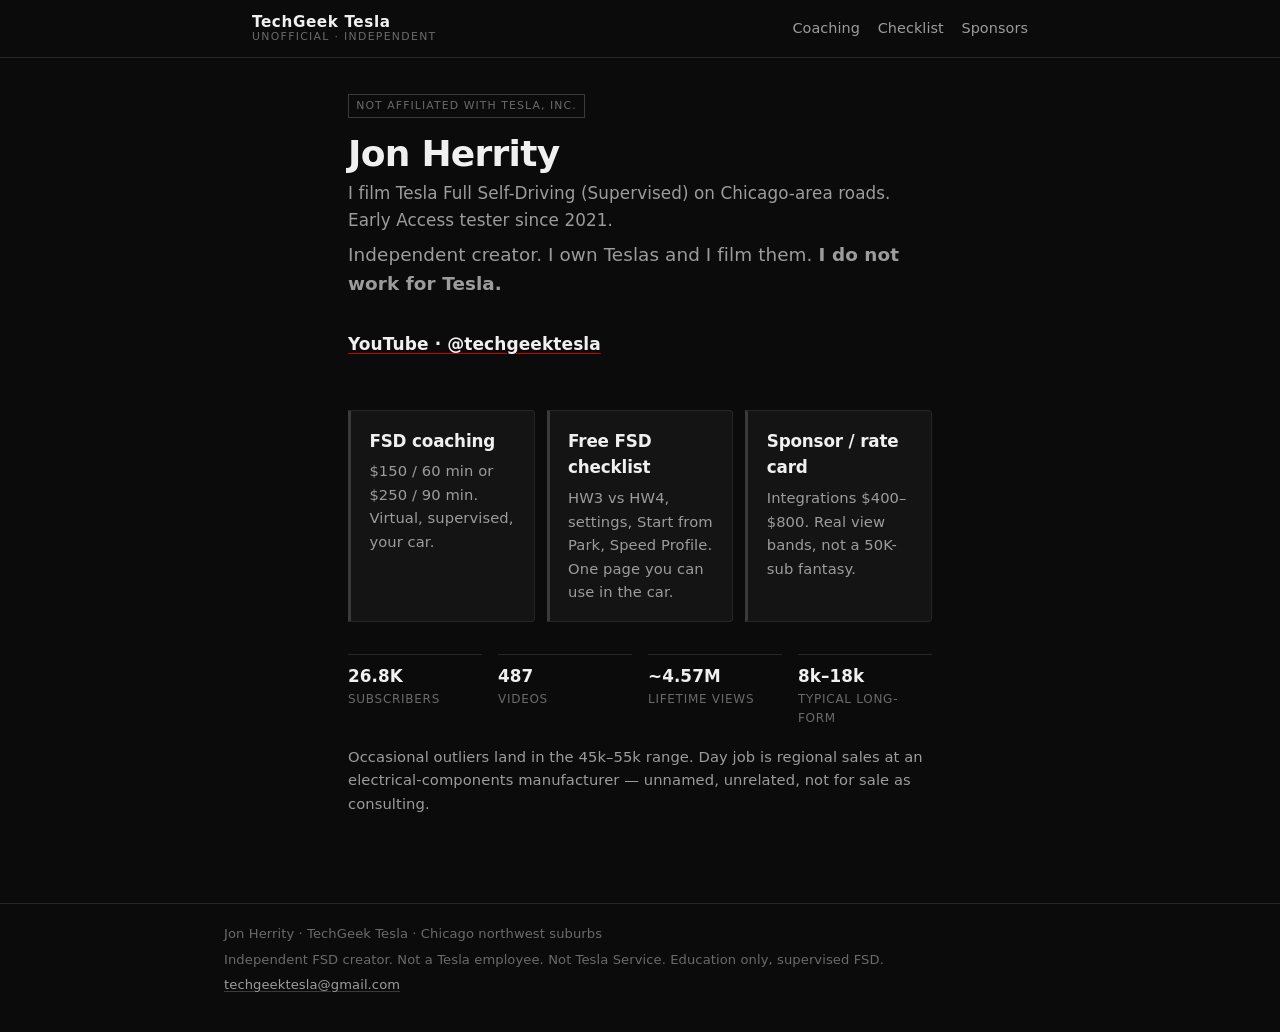
==== index.html @ 3aaac56c "Initial TechGeek Tesla site" ====
<!DOCTYPE html>
<html lang="en">
<head>
  <meta charset="utf-8">
  <meta name="viewport" content="width=device-width, initial-scale=1">
  <title>TechGeek Tesla — Jon Herrity, independent FSD creator</title>
  <meta name="description" content="Jon Herrity films Tesla Full Self-Driving (Supervised) on Chicago-area roads. Independent creator. Not a Tesla employee. FSD coaching, checklist, and sponsor rates.">
  <link rel="stylesheet" href="/styles.css">
</head>
<body>
  <a class="skip" href="#main">Skip to content</a>
  <header class="site-header">
    <div class="inner">
      <a class="brand" href="/">
        <span class="name">TechGeek Tesla</span>
        <span class="tag">Unofficial · independent</span>
      </a>
      <nav aria-label="Primary">
        <a href="/coaching/">Coaching</a>
        <a href="/checklist/">Checklist</a>
        <a href="/sponsors/">Sponsors</a>
      </nav>
    </div>
  </header>

  <main id="main">
    <div class="wrap">
      <p class="unofficial">Not affiliated with Tesla, Inc.</p>
      <div class="hero">
        <h1>Jon Herrity</h1>
        <p class="who">I film Tesla Full Self-Driving (Supervised) on Chicago-area roads. Early Access tester since 2021.</p>
        <p class="lede">Independent creator. I own Teslas and I film them. <strong>I do not work for Tesla.</strong></p>
        <a class="yt" href="https://www.youtube.com/@techgeektesla">YouTube · @techgeektesla</a>
      </div>

      <div class="cards">
        <a class="card" href="/coaching/">
          <h2>FSD coaching</h2>
          <p>$150 / 60 min or $250 / 90 min. Virtual, supervised, your car.</p>
        </a>
        <a class="card" href="/checklist/">
          <h2>Free FSD checklist</h2>
          <p>HW3 vs HW4, settings, Start from Park, Speed Profile. One page you can use in the car.</p>
        </a>
        <a class="card" href="/sponsors/">
          <h2>Sponsor / rate card</h2>
          <p>Integrations $400–$800. Real view bands, not a 50K-sub fantasy.</p>
        </a>
      </div>

      <ul class="stats">
        <li><span class="n">26.8K</span><span class="l">Subscribers</span></li>
        <li><span class="n">487</span><span class="l">Videos</span></li>
        <li><span class="n">~4.57M</span><span class="l">Lifetime views</span></li>
        <li><span class="n">8k–18k</span><span class="l">Typical long-form</span></li>
      </ul>
      <p class="meta" style="margin-top:1rem">Occasional outliers land in the 45k–55k range. Day job is regional sales at an electrical-components manufacturer — unnamed, unrelated, not for sale as consulting.</p>
    </div>
  </main>

  <footer class="site-footer">
    <div class="inner">
      <p>Jon Herrity · TechGeek Tesla · Chicago northwest suburbs</p>
      <p>Independent FSD creator. Not a Tesla employee. Not Tesla Service. Education only, supervised FSD.</p>
      <p><a href="mailto:techgeektesla@gmail.com">techgeektesla@gmail.com</a></p>
    </div>
  </footer>
</body>
</html>
---- styles.css ----
/* TechGeek Tesla — unofficial independent creator site
   Dark, fast, mobile-first. Accent #cc0000 used sparingly. */

:root {
  --bg: #0b0b0b;
  --bg-elev: #141414;
  --bg-hover: #1a1a1a;
  --ink: #f0f0f0;
  --muted: #9c9c9c;
  --dim: #6a6a6a;
  --line: #262626;
  --line-strong: #3a3a3a;
  --red: #cc0000;
  --red-hover: #e01010;
  --max: 40rem;
  --wide: 52rem;
  --pad: clamp(1rem, 4vw, 1.75rem);
  --radius: 4px;
}

*,
*::before,
*::after {
  box-sizing: border-box;
}

html {
  color-scheme: dark;
  -webkit-text-size-adjust: 100%;
}

body {
  margin: 0;
  min-height: 100vh;
  display: flex;
  flex-direction: column;
  background: var(--bg);
  color: var(--ink);
  font-family: ui-sans-serif, system-ui, -apple-system, "Segoe UI", Helvetica, Arial, sans-serif;
  font-size: 1.0625rem;
  line-height: 1.6;
  letter-spacing: 0.005em;
}

img { max-width: 100%; height: auto; }

a {
  color: var(--ink);
  text-decoration-thickness: 1px;
  text-underline-offset: 0.18em;
  text-decoration-color: var(--line-strong);
}

a:hover {
  color: #fff;
  text-decoration-color: var(--red);
}

a:focus-visible,
button:focus-visible,
input:focus-visible {
  outline: 2px solid var(--red);
  outline-offset: 3px;
}

.skip {
  position: absolute;
  left: 0.75rem;
  top: -3rem;
  background: var(--red);
  color: #fff;
  padding: 0.4rem 0.7rem;
  z-index: 20;
}

.skip:focus {
  top: 0.75rem;
}

/* Header */

.site-header {
  border-bottom: 1px solid var(--line);
  background: var(--bg);
}

.site-header .inner {
  max-width: var(--wide);
  margin: 0 auto;
  padding: 0.85rem var(--pad);
  display: flex;
  flex-wrap: wrap;
  align-items: center;
  justify-content: space-between;
  gap: 0.75rem 1.25rem;
}

.brand {
  display: flex;
  flex-direction: column;
  text-decoration: none;
  line-height: 1.15;
}

.brand:hover { color: #fff; text-decoration: none; }

.brand .name {
  font-weight: 650;
  letter-spacing: 0.04em;
  font-size: 0.95rem;
}

.brand .tag {
  font-size: 0.68rem;
  color: var(--dim);
  letter-spacing: 0.12em;
  text-transform: uppercase;
}

nav {
  display: flex;
  flex-wrap: wrap;
  gap: 0.35rem 1.1rem;
  font-size: 0.9rem;
}

nav a {
  text-decoration: none;
  color: var(--muted);
}

nav a:hover,
nav a[aria-current="page"] {
  color: #fff;
  text-decoration: none;
}

nav a[aria-current="page"] {
  box-shadow: inset 0 -2px 0 var(--red);
}

/* Layout */

main {
  flex: 1;
  width: 100%;
}

.wrap {
  max-width: var(--max);
  margin: 0 auto;
  padding: 2rem var(--pad) 4rem;
}

.wrap-wide {
  max-width: var(--wide);
  margin: 0 auto;
  padding: 2rem var(--pad) 4rem;
}

.lede {
  font-size: 1.15rem;
  color: var(--muted);
  margin: 0 0 1.5rem;
}

h1 {
  font-size: clamp(1.65rem, 4.5vw, 2.25rem);
  font-weight: 650;
  letter-spacing: -0.02em;
  line-height: 1.2;
  margin: 0 0 0.75rem;
}

h2 {
  font-size: 1.2rem;
  font-weight: 650;
  letter-spacing: -0.01em;
  margin: 2.25rem 0 0.75rem;
  padding-top: 0.25rem;
}

h3 {
  font-size: 1.02rem;
  font-weight: 650;
  margin: 1.5rem 0 0.5rem;
}

p { margin: 0 0 1rem; }

ul, ol {
  margin: 0 0 1rem;
  padding-left: 1.2rem;
}

li { margin-bottom: 0.4rem; }
li ul, li ol { margin-top: 0.35rem; margin-bottom: 0.35rem; }

.meta {
  color: var(--muted);
  font-size: 0.92rem;
  margin: 0 0 1.5rem;
}

.price-line {
  font-variant-numeric: tabular-nums;
  letter-spacing: 0.02em;
  color: var(--ink);
  margin: 0 0 1.25rem;
}

hr {
  border: 0;
  border-top: 1px solid var(--line);
  margin: 2rem 0;
}

/* Notice / disclaimer */

.notice {
  border-left: 3px solid var(--red);
  background: var(--bg-elev);
  padding: 0.85rem 1rem;
  margin: 0 0 1.75rem;
  font-size: 0.95rem;
  color: var(--muted);
}

.notice strong { color: var(--ink); font-weight: 650; }

.unofficial {
  display: inline-block;
  font-size: 0.68rem;
  letter-spacing: 0.1em;
  text-transform: uppercase;
  color: var(--dim);
  border: 1px solid var(--line-strong);
  padding: 0.15rem 0.45rem;
  margin-bottom: 0.85rem;
}

/* Buttons */

.btn {
  display: inline-block;
  background: var(--red);
  color: #fff;
  text-decoration: none;
  font-weight: 600;
  font-size: 0.95rem;
  padding: 0.7rem 1.15rem;
  border-radius: var(--radius);
  border: 1px solid var(--red);
  cursor: pointer;
  font-family: inherit;
}

.btn:hover {
  background: var(--red-hover);
  color: #fff;
  text-decoration: none;
}

.btn-ghost {
  background: transparent;
  color: var(--ink);
  border-color: var(--line-strong);
}

.btn-ghost:hover {
  background: var(--bg-elev);
  color: #fff;
  text-decoration: none;
  border-color: var(--muted);
}

.btn-row {
  display: flex;
  flex-wrap: wrap;
  gap: 0.6rem;
  margin: 1.25rem 0 1.5rem;
}

/* Home */

.hero h1 { margin-bottom: 0.35rem; }

.hero .who {
  font-size: 1.05rem;
  color: var(--muted);
  margin-bottom: 0.35rem;
}

.yt {
  display: inline-block;
  margin: 0.5rem 0 1.75rem;
  font-weight: 600;
  text-decoration-color: var(--red);
}

.cards {
  display: grid;
  gap: 0.75rem;
  margin: 1.5rem 0 2rem;
}

.card {
  display: block;
  background: var(--bg-elev);
  border: 1px solid var(--line);
  border-left: 3px solid var(--line-strong);
  padding: 1.05rem 1.15rem;
  text-decoration: none;
  color: var(--ink);
  border-radius: 0 var(--radius) var(--radius) 0;
}

.card:hover {
  border-left-color: var(--red);
  background: var(--bg-hover);
  color: #fff;
  text-decoration: none;
}

.card h2 {
  margin: 0 0 0.3rem;
  padding: 0;
  font-size: 1.05rem;
}

.card p {
  margin: 0;
  color: var(--muted);
  font-size: 0.92rem;
}

.stats {
  display: grid;
  grid-template-columns: repeat(2, 1fr);
  gap: 0.75rem 1rem;
  margin: 1.5rem 0 0;
  padding: 0;
  list-style: none;
}

.stats li {
  margin: 0;
  border-top: 1px solid var(--line);
  padding-top: 0.55rem;
}

.stats .n {
  display: block;
  font-variant-numeric: tabular-nums;
  font-weight: 650;
  font-size: 1.05rem;
}

.stats .l {
  display: block;
  color: var(--dim);
  font-size: 0.75rem;
  letter-spacing: 0.06em;
  text-transform: uppercase;
}

@media (min-width: 560px) {
  .stats { grid-template-columns: repeat(4, 1fr); }
  .cards { grid-template-columns: repeat(3, 1fr); }
}

/* Price blocks */

.price-grid {
  display: grid;
  gap: 0.75rem;
  margin: 1rem 0 1.5rem;
}

@media (min-width: 560px) {
  .price-grid { grid-template-columns: 1fr 1fr; }
}

.price-block {
  background: var(--bg-elev);
  border: 1px solid var(--line);
  padding: 1.1rem 1.15rem;
}

.price-block h3 {
  margin: 0 0 0.25rem;
  font-size: 0.85rem;
  color: var(--muted);
  font-weight: 500;
  letter-spacing: 0.04em;
  text-transform: uppercase;
}

.price-block .amt {
  font-size: 1.75rem;
  font-weight: 650;
  font-variant-numeric: tabular-nums;
  letter-spacing: -0.02em;
  margin: 0 0 0.4rem;
}

.price-block p {
  margin: 0 0 0.85rem;
  color: var(--muted);
  font-size: 0.92rem;
}

.session {
  background: var(--bg-elev);
  border: 1px solid var(--line);
  padding: 1.1rem 1.15rem;
  margin: 0 0 1rem;
}

.session h3 {
  margin-top: 0;
}

.session ol { margin-bottom: 0; }

/* Forms */

form.capture {
  background: var(--bg-elev);
  border: 1px solid var(--line);
  padding: 1.15rem 1.15rem 1.25rem;
  margin: 0 0 2rem;
}

form.capture h2 {
  margin: 0 0 0.4rem;
  padding: 0;
  font-size: 1.05rem;
}

form.capture .hint {
  color: var(--muted);
  font-size: 0.9rem;
  margin: 0 0 1rem;
}

label.field {
  display: block;
  font-size: 0.82rem;
  color: var(--muted);
  margin: 0 0 0.85rem;
}

label.field span {
  display: block;
  margin-bottom: 0.3rem;
}

input[type="text"],
input[type="email"] {
  width: 100%;
  background: var(--bg);
  color: var(--ink);
  border: 1px solid var(--line-strong);
  border-radius: var(--radius);
  padding: 0.6rem 0.7rem;
  font: inherit;
  font-size: 1rem;
}

input[type="text"]:hover,
input[type="email"]:hover {
  border-color: var(--muted);
}

/* Checklist */

.check-list {
  list-style: none;
  padding: 0;
  margin: 0 0 1rem;
}

.check-list li {
  margin: 0 0 0.55rem;
}

.check {
  display: flex;
  gap: 0.55rem;
  align-items: flex-start;
  cursor: pointer;
}

.check input {
  margin-top: 0.35rem;
  flex-shrink: 0;
  accent-color: var(--red);
  width: 1rem;
  height: 1rem;
}

.write-in {
  display: inline-block;
  min-width: 8rem;
  border-bottom: 1px solid var(--line-strong);
  height: 1em;
  vertical-align: baseline;
}

.profile-table {
  width: 100%;
  border-collapse: collapse;
  font-size: 0.95rem;
  margin: 0.5rem 0 1.1rem;
}

.profile-table th,
.profile-table td {
  text-align: left;
  vertical-align: top;
  padding: 0.55rem 0.65rem 0.55rem 0;
  border-bottom: 1px solid var(--line);
}

.profile-table th {
  color: var(--muted);
  font-weight: 600;
  font-size: 0.8rem;
  letter-spacing: 0.04em;
  text-transform: uppercase;
}

.rate-table {
  width: 100%;
  border-collapse: collapse;
  font-size: 0.95rem;
  margin: 0.75rem 0 1.25rem;
}

.rate-table th,
.rate-table td {
  text-align: left;
  vertical-align: top;
  padding: 0.7rem 0.75rem 0.7rem 0;
  border-bottom: 1px solid var(--line);
}

.rate-table th {
  color: var(--muted);
  font-weight: 600;
  font-size: 0.78rem;
  letter-spacing: 0.05em;
  text-transform: uppercase;
}

.rate-table .amt {
  font-weight: 650;
  white-space: nowrap;
}

@media (max-width: 559px) {
  .rate-table, .profile-table {
    display: block;
    overflow-x: auto;
  }
}

.channel-facts {
  width: 100%;
  border-collapse: collapse;
  margin: 0.5rem 0 1.25rem;
}

.channel-facts th,
.channel-facts td {
  text-align: left;
  padding: 0.45rem 0.75rem 0.45rem 0;
  border-bottom: 1px solid var(--line);
  vertical-align: top;
}

.channel-facts th {
  color: var(--muted);
  font-weight: 500;
  width: 38%;
  padding-right: 1rem;
}

/* Footer */

.site-footer {
  border-top: 1px solid var(--line);
  padding: 1.25rem var(--pad) 2rem;
  color: var(--dim);
  font-size: 0.82rem;
  line-height: 1.5;
}

.site-footer .inner {
  max-width: var(--wide);
  margin: 0 auto;
}

.site-footer a { color: var(--muted); }
.site-footer p { margin: 0 0 0.35rem; }

/* 404 / thanks */

.center-page {
  max-width: var(--max);
  margin: 0 auto;
  padding: 4rem var(--pad) 5rem;
}

/* Print: checklist should be usable on paper */

@media print {
  :root { --bg: #fff; --ink: #111; --muted: #333; --bg-elev: #fff; --line: #ccc; }
  body { background: #fff; color: #111; }
  .site-header, .site-footer, form.capture, .btn, .btn-row, nav { display: none !important; }
  a { color: #111; text-decoration: none; }
  .wrap, .wrap-wide { padding: 0; max-width: none; }
}
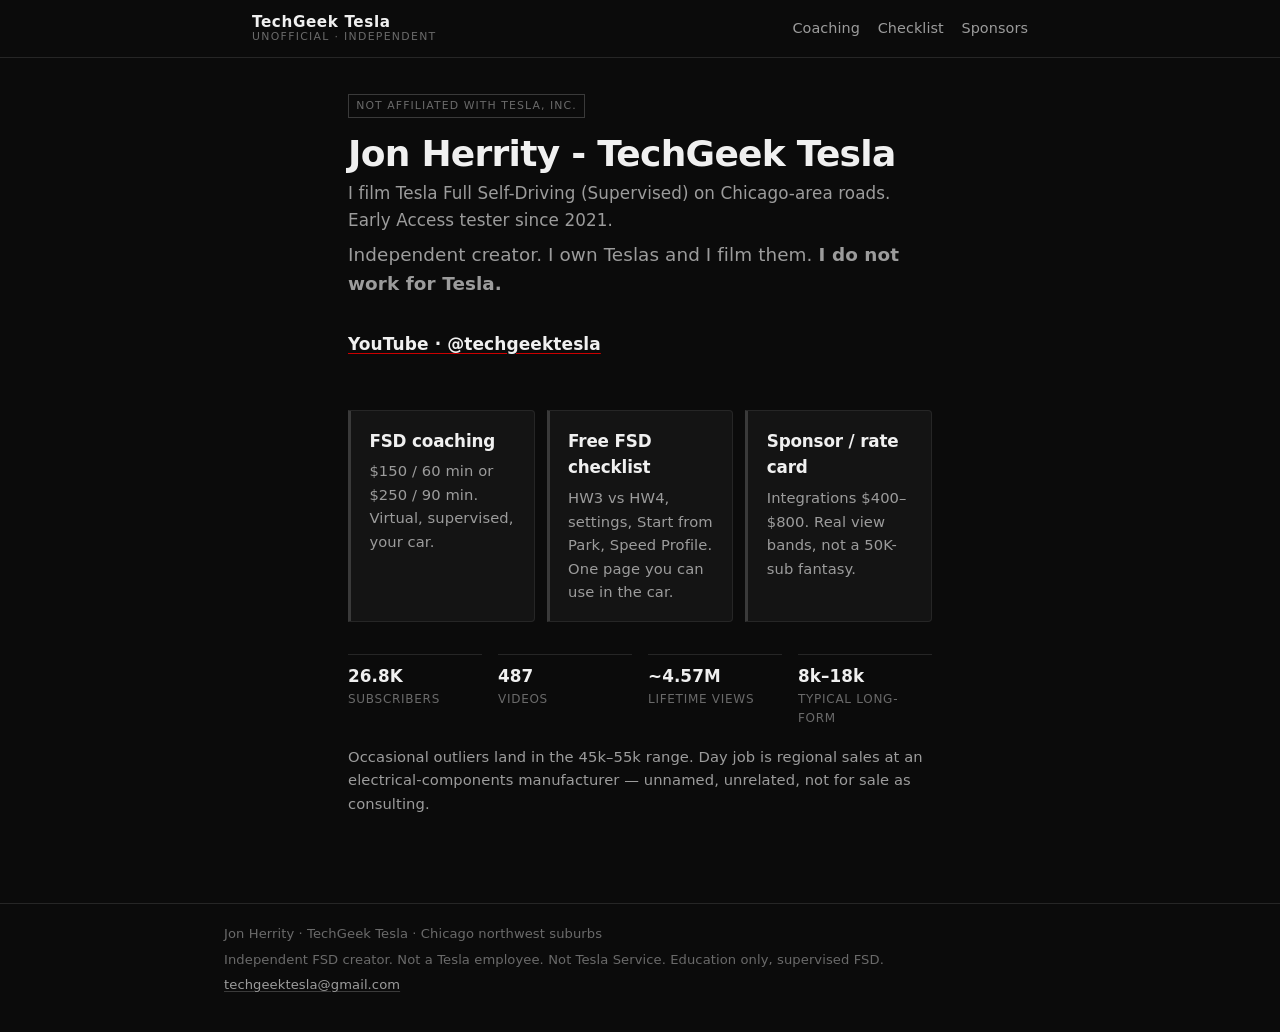
==== commit a21cac9c: "Update index.html" ====
--- a/index.html
+++ b/index.html
@@ -27,7 +27,7 @@
     <div class="wrap">
       <p class="unofficial">Not affiliated with Tesla, Inc.</p>
       <div class="hero">
-        <h1>Jon Herrity</h1>
+        <h1>Jon Herrity - TechGeek Tesla</h1>
         <p class="who">I film Tesla Full Self-Driving (Supervised) on Chicago-area roads. Early Access tester since 2021.</p>
         <p class="lede">Independent creator. I own Teslas and I film them. <strong>I do not work for Tesla.</strong></p>
         <a class="yt" href="https://www.youtube.com/@techgeektesla">YouTube · @techgeektesla</a>
